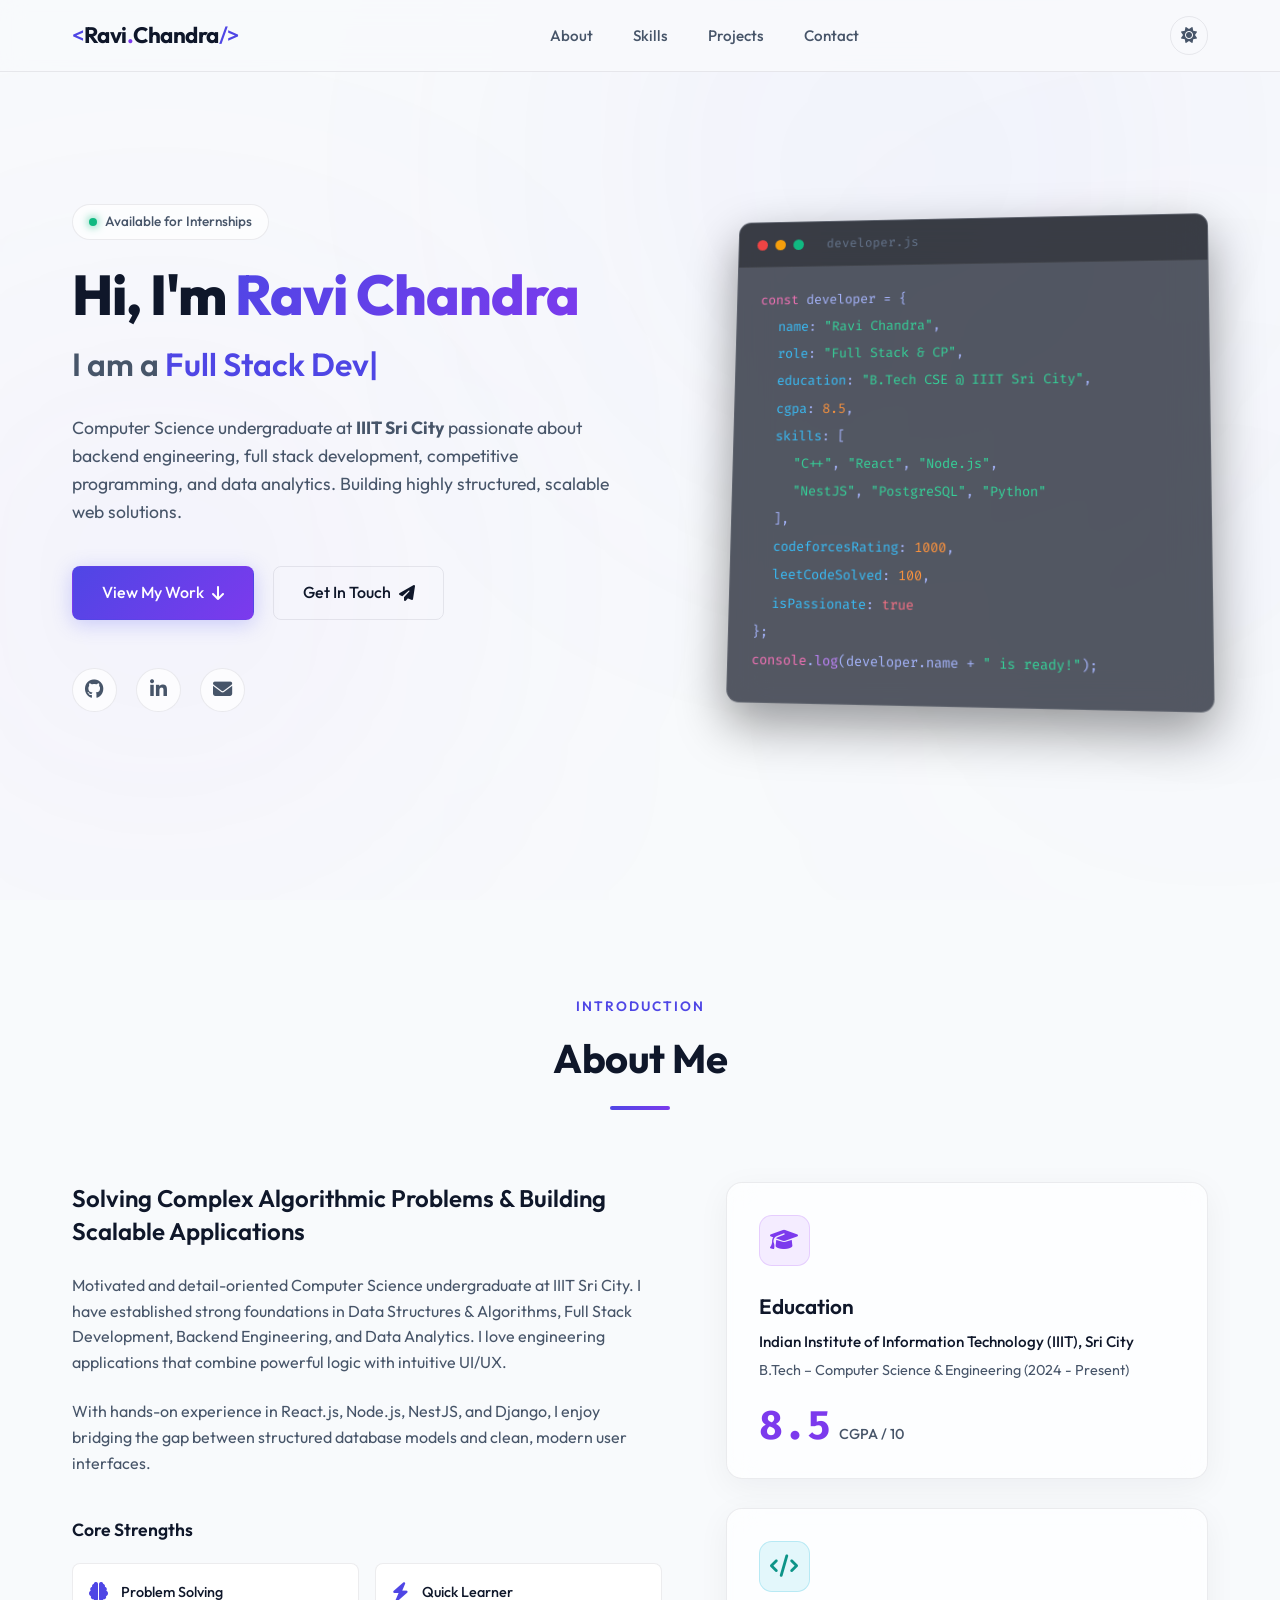
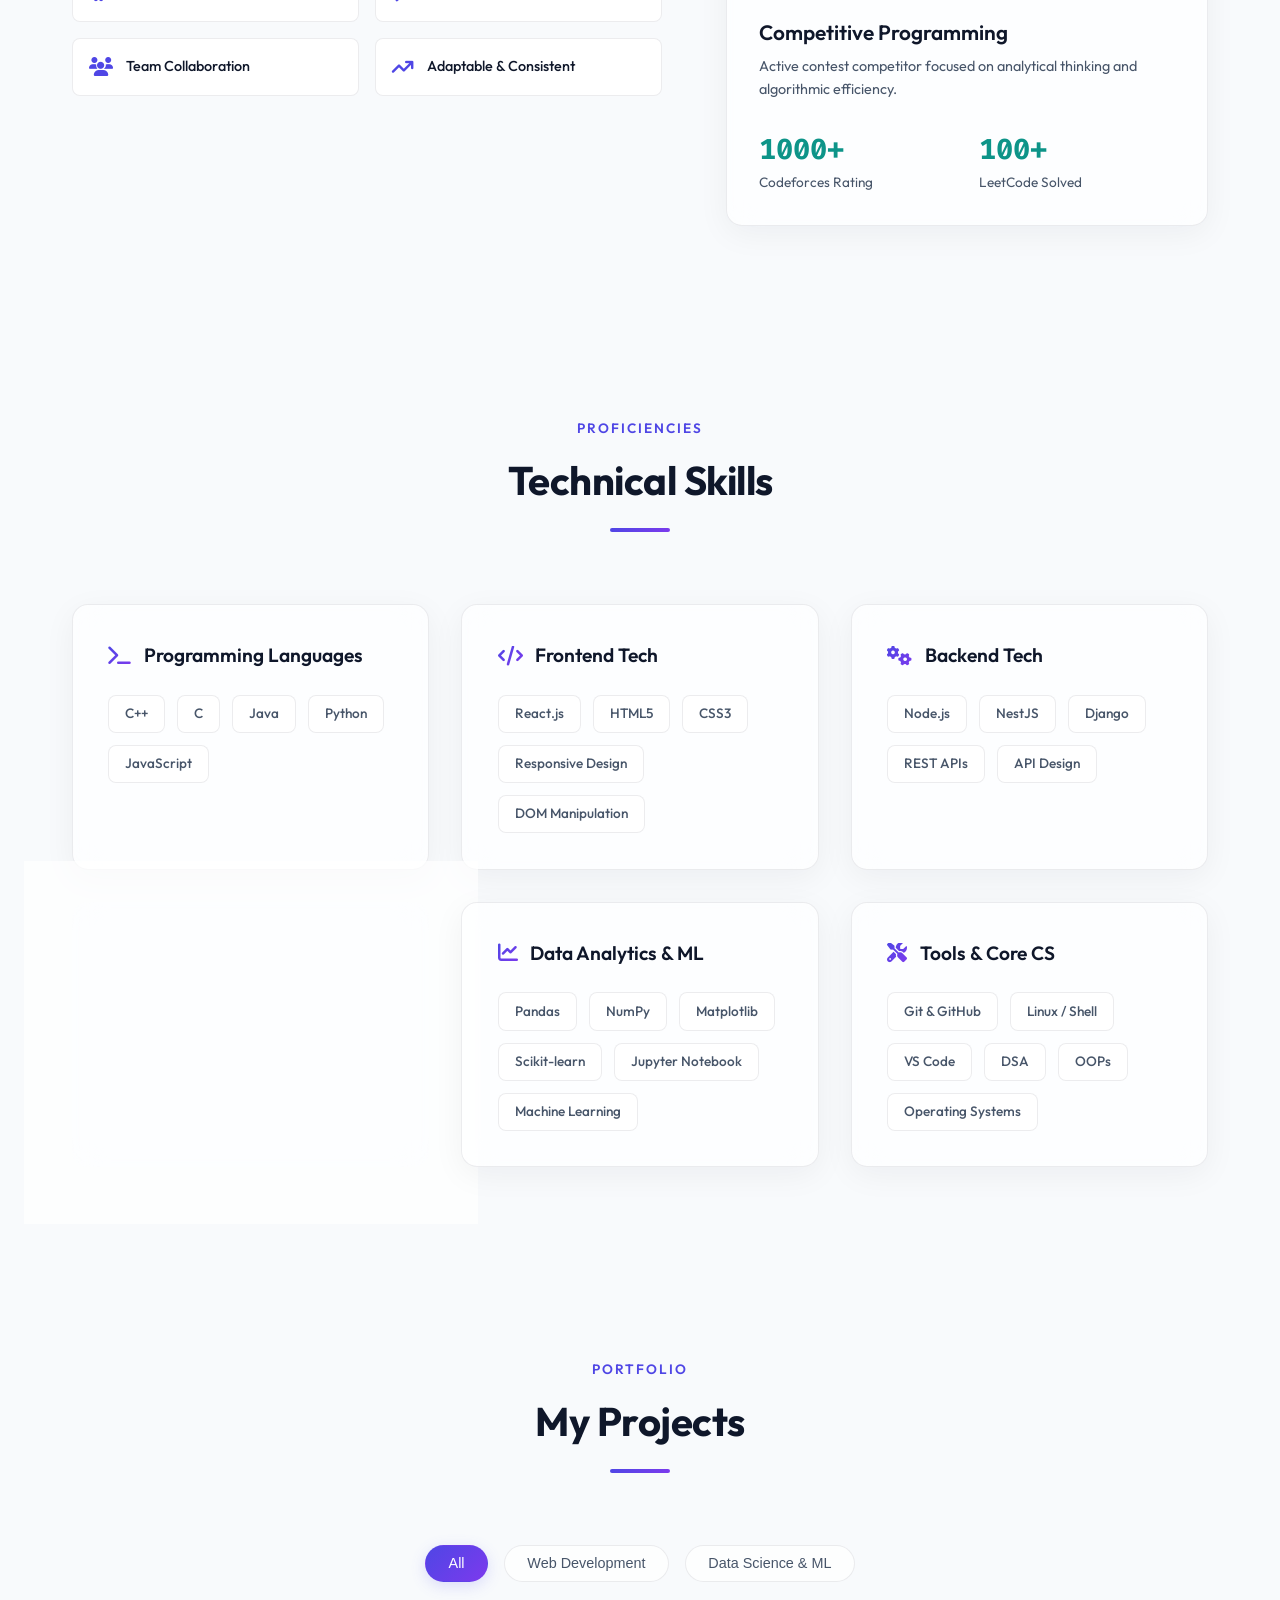
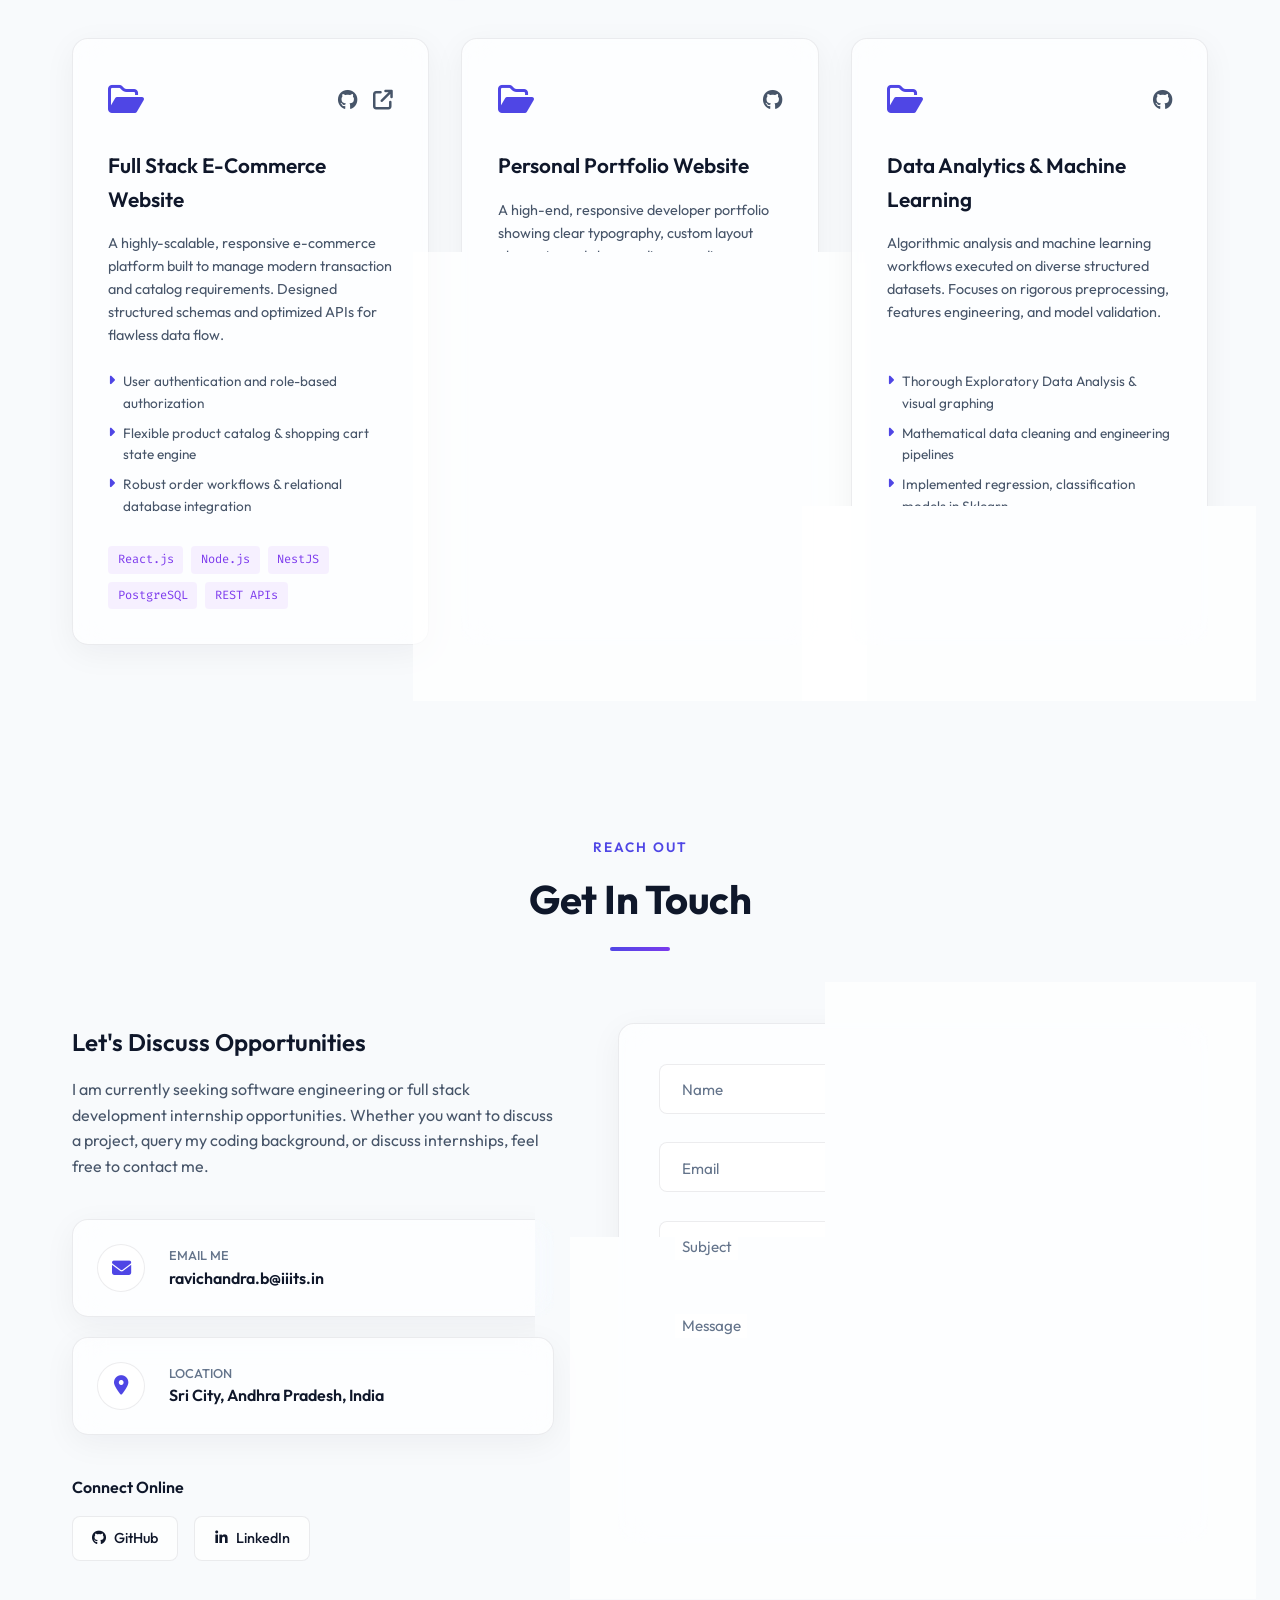
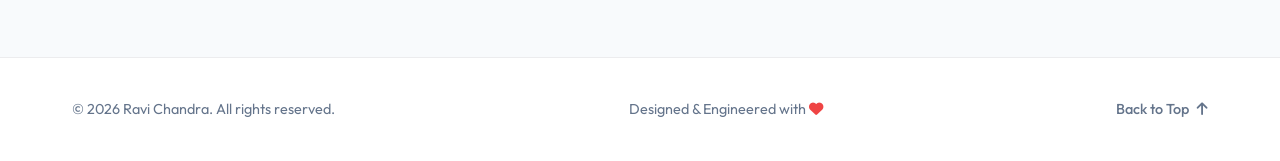
==== index.html @ ff9ef12c "Initialize premium responsive portfolio with dark/light themes, active nav indicators, dynamic typew" ====
<!DOCTYPE html>
<html lang="en">
<head>
    <meta charset="UTF-8">
    <meta name="viewport" content="width=device-width, initial-scale=1.0">
    <meta name="description" content="Portfolio of Ravi Chandra - Computer Science Undergraduate at IIIT Sri City, Full Stack Developer, and Competitive Programmer.">
    <meta name="keywords" content="Ravi Chandra, IIIT Sri City, Portfolio, Full Stack Developer, Software Engineer, Competitive Programmer, React, NestJS, Node.js, Python, Machine Learning">
    <meta name="author" content="Ravi Chandra">
    <title>Ravi Chandra | Full Stack Developer & Competitive Programmer</title>
    
    <!-- Google Fonts -->
    <link rel="preconnect" href="https://fonts.googleapis.com">
    <link rel="preconnect" href="https://fonts.gstatic.com" crossorigin>
    <link href="https://fonts.googleapis.com/css2?family=Fira+Code:wght@400;500;600&family=Outfit:wght@300;400;500;600;700;800&display=swap" rel="stylesheet">
    
    <!-- FontAwesome Icons -->
    <link rel="stylesheet" href="https://cdnjs.cloudflare.com/ajax/libs/font-awesome/6.4.0/css/all.min.css">
    
    <!-- Custom CSS -->
    <link rel="stylesheet" href="style.css">
</head>
<body class="dark-theme">
    <!-- Ambient Background Glows -->
    <div class="ambient-glows">
        <div class="glow-circle glow-1"></div>
        <div class="glow-circle glow-2"></div>
        <div class="glow-circle glow-3"></div>
    </div>

    <!-- Header / Navbar -->
    <header class="main-header">
        <div class="container navbar-container">
            <a href="#hero" class="logo">
                <span class="logo-bracket">&lt;</span>Ravi<span class="logo-dot">.</span>Chandra<span class="logo-bracket">/&gt;</span>
            </a>
            
            <!-- Desktop Navigation Links -->
            <nav class="nav-menu" id="nav-menu">
                <ul class="nav-list">
                    <li><a href="#about" class="nav-link active">About</a></li>
                    <li><a href="#skills" class="nav-link">Skills</a></li>
                    <li><a href="#projects" class="nav-link">Projects</a></li>
                    <li><a href="#contact" class="nav-link">Contact</a></li>
                </ul>
            </nav>

            <div class="nav-actions">
                <!-- Theme Toggle Button -->
                <button id="theme-toggle" class="theme-toggle-btn" aria-label="Toggle between dark and light theme">
                    <i class="fa-solid fa-moon moon-icon"></i>
                    <i class="fa-solid fa-sun sun-icon"></i>
                </button>
                
                <!-- Mobile Navigation Toggle -->
                <button class="mobile-toggle" id="mobile-toggle" aria-label="Open mobile menu" aria-expanded="false">
                    <span class="bar"></span>
                    <span class="bar"></span>
                    <span class="bar"></span>
                </button>
            </div>
        </div>
    </header>

    <!-- Mobile Navigation Drawer -->
    <div class="mobile-drawer" id="mobile-drawer">
        <nav class="mobile-nav">
            <ul class="mobile-nav-list">
                <li><a href="#about" class="mobile-nav-link">About</a></li>
                <li><a href="#skills" class="mobile-nav-link">Skills</a></li>
                <li><a href="#projects" class="mobile-nav-link">Projects</a></li>
                <li><a href="#contact" class="mobile-nav-link">Contact</a></li>
            </ul>
        </nav>
    </div>

    <!-- Scroll Progress Indicator -->
    <div class="scroll-progress-container">
        <div class="scroll-progress-bar" id="scroll-bar"></div>
    </div>

    <main>
        <!-- Hero Section -->
        <section id="hero" class="hero-section section-padding">
            <div class="container hero-container">
                <div class="hero-content scroll-reveal fade-left">
                    <div class="hero-badge">
                        <span class="badge-dot"></span> Available for Internships
                    </div>
                    <h1 class="hero-greeting">Hi, I'm <span class="text-gradient">Ravi Chandra</span></h1>
                    <h2 class="hero-title">I am a <span id="typewriter" class="typewriter-text"></span><span class="cursor">|</span></h2>
                    <p class="hero-description">
                        Computer Science undergraduate at <strong>IIIT Sri City</strong> passionate about backend engineering, full stack development, competitive programming, and data analytics. Building highly structured, scalable web solutions.
                    </p>
                    <div class="hero-actions">
                        <a href="#projects" class="btn btn-primary">View My Work <i class="fa-solid fa-arrow-down"></i></a>
                        <a href="#contact" class="btn btn-secondary">Get In Touch <i class="fa-solid fa-paper-plane"></i></a>
                    </div>
                    <div class="hero-socials">
                        <a href="https://github.com/ravichandra14" target="_blank" rel="noopener noreferrer" aria-label="GitHub Profile" class="social-icon">
                            <i class="fa-brands fa-github"></i>
                        </a>
                        <a href="https://www.linkedin.com/in/ravi-chandra-8a6708328" target="_blank" rel="noopener noreferrer" aria-label="LinkedIn Profile" class="social-icon">
                            <i class="fa-brands fa-linkedin-in"></i>
                        </a>
                        <a href="mailto:ravichandra.b@iiits.in" aria-label="Email Ravi" class="social-icon">
                            <i class="fa-solid fa-envelope"></i>
                        </a>
                    </div>
                </div>
                
                <div class="hero-visual scroll-reveal fade-right">
                    <div class="glass-terminal">
                        <div class="terminal-header">
                            <span class="terminal-dot close"></span>
                            <span class="terminal-dot minimize"></span>
                            <span class="terminal-dot expand"></span>
                            <span class="terminal-title">developer.js</span>
                        </div>
                        <div class="terminal-body font-code">
                            <p class="line"><span class="keyword">const</span> developer = {</p>
                            <p class="line indent"><span class="property">name</span>: <span class="string">"Ravi Chandra"</span>,</p>
                            <p class="line indent"><span class="property">role</span>: <span class="string">"Full Stack & CP"</span>,</p>
                            <p class="line indent"><span class="property">education</span>: <span class="string">"B.Tech CSE @ IIIT Sri City"</span>,</p>
                            <p class="line indent"><span class="property">cgpa</span>: <span class="number">8.5</span>,</p>
                            <p class="line indent"><span class="property">skills</span>: [</p>
                            <p class="line double-indent"><span class="string">"C++"</span>, <span class="string">"React"</span>, <span class="string">"Node.js"</span>,</p>
                            <p class="line double-indent"><span class="string">"NestJS"</span>, <span class="string">"PostgreSQL"</span>, <span class="string">"Python"</span></p>
                            <p class="line indent">],</p>
                            <p class="line indent"><span class="property">codeforcesRating</span>: <span class="number">1000</span>,</p>
                            <p class="line indent"><span class="property">leetCodeSolved</span>: <span class="number">100</span>,</p>
                            <p class="line indent"><span class="property">isPassionate</span>: <span class="boolean">true</span></p>
                            <p class="line">};</p>
                            <p class="line"><span class="keyword">console</span>.<span class="method">log</span>(developer.name + <span class="string">" is ready!"</span>);</p>
                        </div>
                    </div>
                </div>
            </div>
        </section>

        <!-- About & Education Section -->
        <section id="about" class="about-section section-padding">
            <div class="container">
                <div class="section-header scroll-reveal">
                    <span class="section-subtitle">Introduction</span>
                    <h2 class="section-title">About Me</h2>
                    <div class="section-underline"></div>
                </div>
                
                <div class="about-grid">
                    <div class="about-bio scroll-reveal fade-left">
                        <h3 class="bio-title">Solving Complex Algorithmic Problems & Building Scalable Applications</h3>
                        <p class="bio-text">
                            Motivated and detail-oriented Computer Science undergraduate at IIIT Sri City. I have established strong foundations in Data Structures & Algorithms, Full Stack Development, Backend Engineering, and Data Analytics. I love engineering applications that combine powerful logic with intuitive UI/UX.
                        </p>
                        <p class="bio-text">
                            With hands-on experience in React.js, Node.js, NestJS, and Django, I enjoy bridging the gap between structured database models and clean, modern user interfaces.
                        </p>
                        
                        <div class="strengths-container">
                            <h4 class="sub-title">Core Strengths</h4>
                            <div class="strengths-grid">
                                <div class="strength-card">
                                    <div class="strength-icon"><i class="fa-solid fa-brain"></i></div>
                                    <div class="strength-name">Problem Solving</div>
                                </div>
                                <div class="strength-card">
                                    <div class="strength-icon"><i class="fa-solid fa-bolt"></i></div>
                                    <div class="strength-name">Quick Learner</div>
                                </div>
                                <div class="strength-card">
                                    <div class="strength-icon"><i class="fa-solid fa-users"></i></div>
                                    <div class="strength-name">Team Collaboration</div>
                                </div>
                                <div class="strength-card">
                                    <div class="strength-icon"><i class="fa-solid fa-arrow-trend-up"></i></div>
                                    <div class="strength-name">Adaptable & Consistent</div>
                                </div>
                            </div>
                        </div>
                    </div>

                    <div class="about-cards scroll-reveal fade-right">
                        <!-- Education Card -->
                        <div class="about-card glass-panel">
                            <div class="card-icon-wrapper purple-glow">
                                <i class="fa-solid fa-graduation-cap"></i>
                            </div>
                            <h3 class="card-heading">Education</h3>
                            <h4 class="card-subheading">Indian Institute of Information Technology (IIIT), Sri City</h4>
                            <p class="card-desc">B.Tech – Computer Science & Engineering (2024 - Present)</p>
                            <div class="card-stat">
                                <span class="stat-number">8.5</span>
                                <span class="stat-label">CGPA / 10</span>
                            </div>
                        </div>

                        <!-- Coding Stats Card -->
                        <div class="about-card glass-panel">
                            <div class="card-icon-wrapper cyan-glow">
                                <i class="fa-solid fa-code"></i>
                            </div>
                            <h3 class="card-heading">Competitive Programming</h3>
                            <p class="card-desc">Active contest competitor focused on analytical thinking and algorithmic efficiency.</p>
                            <div class="stats-row">
                                <div class="mini-stat">
                                    <span class="mini-stat-num">1000+</span>
                                    <span class="mini-stat-label">Codeforces Rating</span>
                                </div>
                                <div class="mini-stat">
                                    <span class="mini-stat-num">100+</span>
                                    <span class="mini-stat-label">LeetCode Solved</span>
                                </div>
                            </div>
                        </div>
                    </div>
                </div>
            </div>
        </section>

        <!-- Skills Section -->
        <section id="skills" class="skills-section section-padding">
            <div class="container">
                <div class="section-header scroll-reveal">
                    <span class="section-subtitle">Proficiencies</span>
                    <h2 class="section-title">Technical Skills</h2>
                    <div class="section-underline"></div>
                </div>

                <div class="skills-grid">
                    <!-- Languages -->
                    <div class="skills-category-card glass-panel scroll-reveal">
                        <h3 class="category-title"><i class="fa-solid fa-terminal text-gradient"></i> Programming Languages</h3>
                        <div class="skills-list">
                            <div class="skill-tag">C++</div>
                            <div class="skill-tag">C</div>
                            <div class="skill-tag">Java</div>
                            <div class="skill-tag">Python</div>
                            <div class="skill-tag">JavaScript</div>
                        </div>
                    </div>

                    <!-- Frontend -->
                    <div class="skills-category-card glass-panel scroll-reveal">
                        <h3 class="category-title"><i class="fa-solid fa-code text-gradient"></i> Frontend Tech</h3>
                        <div class="skills-list">
                            <div class="skill-tag">React.js</div>
                            <div class="skill-tag">HTML5</div>
                            <div class="skill-tag">CSS3</div>
                            <div class="skill-tag">Responsive Design</div>
                            <div class="skill-tag">DOM Manipulation</div>
                        </div>
                    </div>

                    <!-- Backend -->
                    <div class="skills-category-card glass-panel scroll-reveal">
                        <h3 class="category-title"><i class="fa-solid fa-gears text-gradient"></i> Backend Tech</h3>
                        <div class="skills-list">
                            <div class="skill-tag">Node.js</div>
                            <div class="skill-tag">NestJS</div>
                            <div class="skill-tag">Django</div>
                            <div class="skill-tag">REST APIs</div>
                            <div class="skill-tag">API Design</div>
                        </div>
                    </div>

                    <!-- Databases -->
                    <div class="skills-category-card glass-panel scroll-reveal">
                        <h3 class="category-title"><i class="fa-solid fa-database text-gradient"></i> Databases</h3>
                        <div class="skills-list">
                            <div class="skill-tag">PostgreSQL</div>
                            <div class="skill-tag">MySQL</div>
                            <div class="skill-tag">DBMS</div>
                            <div class="skill-tag">SQL Querying</div>
                        </div>
                    </div>

                    <!-- Data Analytics & ML -->
                    <div class="skills-category-card glass-panel scroll-reveal">
                        <h3 class="category-title"><i class="fa-solid fa-chart-line text-gradient"></i> Data Analytics & ML</h3>
                        <div class="skills-list">
                            <div class="skill-tag">Pandas</div>
                            <div class="skill-tag">NumPy</div>
                            <div class="skill-tag">Matplotlib</div>
                            <div class="skill-tag">Scikit-learn</div>
                            <div class="skill-tag">Jupyter Notebook</div>
                            <div class="skill-tag">Machine Learning</div>
                        </div>
                    </div>

                    <!-- Tools & Core CS -->
                    <div class="skills-category-card glass-panel scroll-reveal">
                        <h3 class="category-title"><i class="fa-solid fa-screwdriver-wrench text-gradient"></i> Tools & Core CS</h3>
                        <div class="skills-list">
                            <div class="skill-tag">Git & GitHub</div>
                            <div class="skill-tag">Linux / Shell</div>
                            <div class="skill-tag">VS Code</div>
                            <div class="skill-tag">DSA</div>
                            <div class="skill-tag">OOPs</div>
                            <div class="skill-tag">Operating Systems</div>
                        </div>
                    </div>
                </div>
            </div>
        </section>

        <!-- Projects Section -->
        <section id="projects" class="projects-section section-padding">
            <div class="container">
                <div class="section-header scroll-reveal">
                    <span class="section-subtitle">Portfolio</span>
                    <h2 class="section-title">My Projects</h2>
                    <div class="section-underline"></div>
                </div>

                <!-- Projects Filter Controls -->
                <div class="filter-controls scroll-reveal">
                    <button class="filter-btn active" data-filter="all">All</button>
                    <button class="filter-btn" data-filter="web">Web Development</button>
                    <button class="filter-btn" data-filter="data">Data Science & ML</button>
                </div>

                <div class="projects-grid">
                    <!-- Project 1: E-Commerce -->
                    <div class="project-card glass-panel scroll-reveal" data-category="web">
                        <div class="project-header">
                            <div class="project-folder"><i class="fa-regular fa-folder-open"></i></div>
                            <div class="project-links">
                                <a href="https://github.com/ravichandra14/projects" target="_blank" rel="noopener noreferrer" aria-label="E-Commerce Code Repository" title="View Source Code"><i class="fa-brands fa-github"></i></a>
                                <a href="https://e-commerce-omega-dun.vercel.app" target="_blank" rel="noopener noreferrer" aria-label="E-Commerce Live Site" title="Live Demo"><i class="fa-solid fa-arrow-up-right-from-square"></i></a>
                            </div>
                        </div>
                        <h3 class="project-title">Full Stack E-Commerce Website</h3>
                        <p class="project-desc">
                            A highly-scalable, responsive e-commerce platform built to manage modern transaction and catalog requirements. Designed structured schemas and optimized APIs for flawless data flow.
                        </p>
                        <ul class="project-features">
                            <li><i class="fa-solid fa-caret-right"></i> User authentication and role-based authorization</li>
                            <li><i class="fa-solid fa-caret-right"></i> Flexible product catalog & shopping cart state engine</li>
                            <li><i class="fa-solid fa-caret-right"></i> Robust order workflows & relational database integration</li>
                        </ul>
                        <div class="project-tech">
                            <span>React.js</span>
                            <span>Node.js</span>
                            <span>NestJS</span>
                            <span>PostgreSQL</span>
                            <span>REST APIs</span>
                        </div>
                    </div>

                    <!-- Project 2: Portfolio -->
                    <div class="project-card glass-panel scroll-reveal" data-category="web">
                        <div class="project-header">
                            <div class="project-folder"><i class="fa-regular fa-folder-open"></i></div>
                            <div class="project-links">
                                <a href="https://github.com/ravichandra14/profillo" target="_blank" rel="noopener noreferrer" aria-label="Portfolio Code Repository"><i class="fa-brands fa-github"></i></a>
                            </div>
                        </div>
                        <h3 class="project-title">Personal Portfolio Website</h3>
                        <p class="project-desc">
                            A high-end, responsive developer portfolio showing clear typography, custom layout elements, and clean coding paradigms. Handcrafted to offer stellar load speeds and elegant visual feedback.
                        </p>
                        <ul class="project-features">
                            <li><i class="fa-solid fa-caret-right"></i> Dynamic theme controller with layout updates</li>
                            <li><i class="fa-solid fa-caret-right"></i> Scroll-triggered animations via Intersection Observer</li>
                            <li><i class="fa-solid fa-caret-right"></i> Dynamic typing animations and floating elements</li>
                        </ul>
                        <div class="project-tech">
                            <span>HTML5</span>
                            <span>CSS3</span>
                            <span>JavaScript</span>
                            <span>Responsive Design</span>
                        </div>
                    </div>

                    <!-- Project 3: Data Analytics & ML -->
                    <div class="project-card glass-panel scroll-reveal" data-category="data">
                        <div class="project-header">
                            <div class="project-folder"><i class="fa-regular fa-folder-open"></i></div>
                            <div class="project-links">
                                <a href="https://github.com/ravichandra14/projects" target="_blank" rel="noopener noreferrer" aria-label="Data Science Code Repository"><i class="fa-brands fa-github"></i></a>
                            </div>
                        </div>
                        <h3 class="project-title">Data Analytics & Machine Learning</h3>
                        <p class="project-desc">
                            Algorithmic analysis and machine learning workflows executed on diverse structured datasets. Focuses on rigorous preprocessing, features engineering, and model validation.
                        </p>
                        <ul class="project-features">
                            <li><i class="fa-solid fa-caret-right"></i> Thorough Exploratory Data Analysis & visual graphing</li>
                            <li><i class="fa-solid fa-caret-right"></i> Mathematical data cleaning and engineering pipelines</li>
                            <li><i class="fa-solid fa-caret-right"></i> Implemented regression, classification models in Sklearn</li>
                        </ul>
                        <div class="project-tech">
                            <span>Python</span>
                            <span>Pandas</span>
                            <span>NumPy</span>
                            <span>Matplotlib</span>
                            <span>Scikit-learn</span>
                            <span>Jupyter</span>
                        </div>
                    </div>
                </div>
            </div>
        </section>

        <!-- Contact Section -->
        <section id="contact" class="contact-section section-padding">
            <div class="container">
                <div class="section-header scroll-reveal">
                    <span class="section-subtitle">Reach Out</span>
                    <h2 class="section-title">Get In Touch</h2>
                    <div class="section-underline"></div>
                </div>

                <div class="contact-grid">
                    <!-- Info Col -->
                    <div class="contact-info scroll-reveal fade-left">
                        <h3 class="info-title">Let's Discuss Opportunities</h3>
                        <p class="info-text">
                            I am currently seeking software engineering or full stack development internship opportunities. Whether you want to discuss a project, query my coding background, or discuss internships, feel free to contact me.
                        </p>
                        
                        <div class="info-cards">
                            <div class="info-item glass-panel">
                                <div class="info-icon"><i class="fa-solid fa-envelope"></i></div>
                                <div class="info-content">
                                    <span class="info-label">Email Me</span>
                                    <a href="mailto:ravichandra.b@iiits.in" class="info-value">ravichandra.b@iiits.in</a>
                                </div>
                            </div>

                            <div class="info-item glass-panel">
                                <div class="info-icon"><i class="fa-solid fa-location-dot"></i></div>
                                <div class="info-content">
                                    <span class="info-label">Location</span>
                                    <span class="info-value">Sri City, Andhra Pradesh, India</span>
                                </div>
                            </div>
                        </div>

                        <div class="social-box">
                            <h4>Connect Online</h4>
                            <div class="social-links">
                                <a href="https://github.com/ravichandra14" target="_blank" rel="noopener noreferrer" class="social-btn"><i class="fa-brands fa-github"></i> GitHub</a>
                                <a href="https://www.linkedin.com/in/ravi-chandra-8a6708328" target="_blank" rel="noopener noreferrer" class="social-btn"><i class="fa-brands fa-linkedin-in"></i> LinkedIn</a>
                            </div>
                        </div>
                    </div>

                    <!-- Form Col -->
                    <div class="contact-form-container glass-panel scroll-reveal fade-right">
                        <form id="contact-form" class="contact-form">
                            <div class="form-group">
                                <input type="text" id="name" name="name" required class="form-input" placeholder=" ">
                                <label for="name" class="form-label">Name</label>
                            </div>
                            
                            <div class="form-group">
                                <input type="email" id="email" name="email" required class="form-input" placeholder=" ">
                                <label for="email" class="form-label">Email</label>
                            </div>

                            <div class="form-group">
                                <input type="text" id="subject" name="subject" required class="form-input" placeholder=" ">
                                <label for="subject" class="form-label">Subject</label>
                            </div>

                            <div class="form-group">
                                <textarea id="message" name="message" required class="form-input form-textarea" placeholder=" "></textarea>
                                <label for="message" class="form-label">Message</label>
                            </div>

                            <button type="submit" id="submit-btn" class="btn btn-primary btn-block">
                                Send Message <span id="btn-icon"><i class="fa-solid fa-paper-plane"></i></span>
                            </button>
                        </form>
                        
                        <div id="form-feedback" class="form-feedback hidden"></div>
                    </div>
                </div>
            </div>
        </section>
    </main>

    <!-- Footer -->
    <footer class="main-footer">
        <div class="container footer-container">
            <div class="footer-left">
                <p>&copy; 2026 Ravi Chandra. All rights reserved.</p>
            </div>
            <div class="footer-center">
                <p>Designed & Engineered with <span class="heart-icon"><i class="fa-solid fa-heart"></i></span></p>
            </div>
            <div class="footer-right">
                <a href="#hero" class="back-to-top" aria-label="Scroll back to top">
                    Back to Top <i class="fa-solid fa-arrow-up"></i>
                </a>
            </div>
        </div>
    </footer>

    <!-- Custom JS -->
    <script src="script.js"></script>
</body>
</html>
---- style.css ----
/* ==========================================================================
   DEVELOPER PORTFOLIO DESIGN SYSTEM & STYLESHEET
   Author: Ravi Chandra
   ========================================================================== */

/* 1. CSS VARIABLES (DARK & LIGHT THEMES)
   ========================================================================== */
:root {
    /* Dark Theme Variables (Default) */
    --bg-primary: #080c14;
    --bg-secondary: #0d1321;
    --bg-tertiary: rgba(20, 29, 47, 0.45);
    
    --text-primary: #f8fafc;
    --text-secondary: #94a3b8;
    --text-muted: #64748b;
    
    --border-color: rgba(255, 255, 255, 0.08);
    --border-hover: rgba(99, 102, 241, 0.4);
    
    --accent-primary: #6366f1; /* Indigo */
    --accent-secondary: #a855f7; /* Purple */
    --accent-gradient: linear-gradient(135deg, #6366f1 0%, #a855f7 100%);
    --accent-gradient-hover: linear-gradient(135deg, #4f46e5 0%, #9333ea 100%);
    
    --accent-cyan: #06b6d4;
    --accent-cyan-gradient: linear-gradient(135deg, #06b6d4 0%, #3b82f6 100%);
    
    --card-shadow: rgba(0, 0, 0, 0.4);
    --card-shadow-hover: rgba(99, 102, 241, 0.15);
    --nav-bg: rgba(8, 12, 20, 0.85);
    --selection-bg: rgba(99, 102, 241, 0.3);
    
    --glow-color-1: rgba(99, 102, 241, 0.15);
    --glow-color-2: rgba(168, 85, 247, 0.15);
    
    --font-sans: 'Outfit', -apple-system, BlinkMacSystemFont, "Segoe UI", Roboto, sans-serif;
    --font-mono: 'Fira Code', monospace;
    
    --transition-smooth: all 0.35s cubic-bezier(0.4, 0, 0.2, 1);
    --transition-quick: all 0.2s ease;
}

body.light-theme {
    /* Light Theme Variables */
    --bg-primary: #f8fafc;
    --bg-secondary: #ffffff;
    --bg-tertiary: rgba(255, 255, 255, 0.7);
    
    --text-primary: #0f172a;
    --text-secondary: #475569;
    --text-muted: #64748b;
    
    --border-color: rgba(15, 23, 42, 0.08);
    --border-hover: rgba(79, 70, 229, 0.4);
    
    --accent-primary: #4f46e5;
    --accent-secondary: #7c3aed;
    --accent-gradient: linear-gradient(135deg, #4f46e5 0%, #7c3aed 100%);
    --accent-gradient-hover: linear-gradient(135deg, #4338ca 0%, #6d28d9 100%);
    
    --accent-cyan: #0d9488;
    --accent-cyan-gradient: linear-gradient(135deg, #0d9488 0%, #0284c7 100%);
    
    --card-shadow: rgba(15, 23, 42, 0.05);
    --card-shadow-hover: rgba(79, 70, 229, 0.1);
    --nav-bg: rgba(248, 250, 252, 0.85);
    --selection-bg: rgba(79, 70, 229, 0.2);
    
    --glow-color-1: rgba(79, 70, 229, 0.08);
    --glow-color-2: rgba(124, 58, 237, 0.08);
}

/* 2. BASE STYLES & RESET
   ========================================================================== */
*, *::before, *::after {
    box-sizing: border-box;
    margin: 0;
    padding: 0;
}

html {
    scroll-behavior: smooth;
    font-size: 16px;
}

body {
    background-color: var(--bg-primary);
    color: var(--text-primary);
    font-family: var(--font-sans);
    line-height: 1.6;
    overflow-x: hidden;
    transition: background-color 0.4s ease, color 0.4s ease;
}

::selection {
    background-color: var(--selection-bg);
    color: inherit;
}

a {
    color: inherit;
    text-decoration: none;
    transition: var(--transition-quick);
}

ul {
    list-style: none;
}

img {
    max-width: 100%;
    height: auto;
}

/* Custom Scrollbar */
::-webkit-scrollbar {
    width: 10px;
}

::-webkit-scrollbar-track {
    background: var(--bg-primary);
}

::-webkit-scrollbar-thumb {
    background: var(--border-color);
    border-radius: 5px;
    border: 2px solid var(--bg-primary);
}

::-webkit-scrollbar-thumb:hover {
    background: var(--text-muted);
}

/* 3. UTILITIES & CONTAINER
   ========================================================================== */
.container {
    width: 100%;
    max-width: 1200px;
    margin: 0 auto;
    padding: 0 2rem;
}

.section-padding {
    padding: 6rem 0;
}

.font-code {
    font-family: var(--font-mono);
}

.text-gradient {
    background: var(--accent-gradient);
    -webkit-background-clip: text;
    -webkit-text-fill-color: transparent;
    background-clip: text;
}

.text-gradient-cyan {
    background: var(--accent-cyan-gradient);
    -webkit-background-clip: text;
    -webkit-text-fill-color: transparent;
    background-clip: text;
}

/* 4. BACKGROUND GLOW CIRCLES
   ========================================================================== */
.ambient-glows {
    position: fixed;
    top: 0;
    left: 0;
    width: 100%;
    height: 100%;
    z-index: -2;
    pointer-events: none;
    overflow: hidden;
}

.glow-circle {
    position: absolute;
    border-radius: 50%;
    filter: blur(140px);
    opacity: 0.8;
    mix-blend-mode: screen;
}

body.light-theme .glow-circle {
    mix-blend-mode: multiply;
    filter: blur(160px);
}

.glow-1 {
    top: -10%;
    right: 10%;
    width: 40vw;
    height: 40vw;
    background-color: var(--glow-color-1);
    animation: drift 25s infinite alternate ease-in-out;
}

.glow-2 {
    bottom: 10%;
    left: -5%;
    width: 35vw;
    height: 35vw;
    background-color: var(--glow-color-2);
    animation: drift 30s infinite alternate-reverse ease-in-out;
}

.glow-3 {
    top: 40%;
    right: -10%;
    width: 30vw;
    height: 30vw;
    background-color: var(--glow-color-1);
    opacity: 0.5;
    animation: drift 20s infinite alternate ease-in-out;
}

@keyframes drift {
    0% {
        transform: translate(0, 0) scale(1);
    }
    50% {
        transform: translate(5%, 10%) scale(1.1);
    }
    100% {
        transform: translate(-5%, -5%) scale(0.95);
    }
}

/* 5. GLASS PANELS (CARDS)
   ========================================================================== */
.glass-panel {
    background: var(--bg-tertiary);
    backdrop-filter: blur(16px) saturate(180%);
    -webkit-backdrop-filter: blur(16px) saturate(180%);
    border: 1px solid var(--border-color);
    border-radius: 1rem;
    box-shadow: 0 8px 32px 0 var(--card-shadow);
    transition: var(--transition-smooth);
}

.glass-panel:hover {
    border-color: var(--border-hover);
    box-shadow: 0 12px 40px 0 var(--card-shadow-hover);
    transform: translateY(-5px);
}

/* 6. BUTTONS
   ========================================================================== */
.btn {
    display: inline-flex;
    align-items: center;
    justify-content: center;
    gap: 0.5rem;
    padding: 0.8rem 1.8rem;
    font-size: 1rem;
    font-weight: 500;
    border-radius: 0.5rem;
    cursor: pointer;
    transition: var(--transition-smooth);
    border: 1px solid transparent;
}

.btn-primary {
    background: var(--accent-gradient);
    color: #ffffff;
    box-shadow: 0 4px 20px rgba(99, 102, 241, 0.3);
}

.btn-primary:hover {
    background: var(--accent-gradient-hover);
    box-shadow: 0 6px 24px rgba(99, 102, 241, 0.45);
    transform: translateY(-2px);
}

.btn-secondary {
    background: transparent;
    color: var(--text-primary);
    border: 1px solid var(--border-color);
}

.btn-secondary:hover {
    background: var(--border-color);
    border-color: var(--text-secondary);
    transform: translateY(-2px);
}

.btn-block {
    display: flex;
    width: 100%;
}

/* 7. SCROLL PROGRESS
   ========================================================================== */
.scroll-progress-container {
    position: fixed;
    top: 0;
    left: 0;
    width: 100%;
    height: 3px;
    z-index: 1001;
    background: transparent;
}

.scroll-progress-bar {
    height: 100%;
    background: var(--accent-gradient);
    width: 0%;
}

/* 8. MAIN HEADER & NAVBAR
   ========================================================================== */
.main-header {
    position: fixed;
    top: 0;
    left: 0;
    width: 100%;
    height: 4.5rem;
    z-index: 1000;
    background: var(--nav-bg);
    backdrop-filter: blur(12px);
    -webkit-backdrop-filter: blur(12px);
    border-bottom: 1px solid var(--border-color);
    transition: background-color 0.4s ease, border-color 0.4s ease, height 0.3s ease;
}

.main-header.scrolled {
    height: 4rem;
    box-shadow: 0 4px 20px rgba(0, 0, 0, 0.1);
}

.navbar-container {
    display: flex;
    align-items: center;
    justify-content: space-between;
    height: 100%;
}

.logo {
    font-size: 1.4rem;
    font-weight: 700;
    letter-spacing: -0.5px;
    display: flex;
    align-items: center;
}

.logo-bracket {
    color: var(--accent-primary);
    font-weight: 500;
    transition: var(--transition-quick);
}

.logo:hover .logo-bracket {
    color: var(--accent-secondary);
}

.logo-dot {
    color: var(--accent-secondary);
}

.nav-menu {
    display: flex;
    align-items: center;
}

.nav-list {
    display: flex;
    gap: 2.5rem;
}

.nav-link {
    font-size: 0.95rem;
    font-weight: 500;
    color: var(--text-secondary);
    position: relative;
    padding: 0.5rem 0;
}

.nav-link::after {
    content: '';
    position: absolute;
    bottom: 0;
    left: 0;
    width: 0;
    height: 2px;
    background: var(--accent-gradient);
    transition: var(--transition-quick);
}

.nav-link:hover, .nav-link.active {
    color: var(--text-primary);
}

.nav-link:hover::after, .nav-link.active::after {
    width: 100%;
}

.nav-actions {
    display: flex;
    align-items: center;
    gap: 1.2rem;
}

/* Theme Toggle */
.theme-toggle-btn {
    background: transparent;
    border: 1px solid var(--border-color);
    width: 2.4rem;
    height: 2.4rem;
    border-radius: 50%;
    cursor: pointer;
    display: flex;
    align-items: center;
    justify-content: center;
    color: var(--text-secondary);
    font-size: 1rem;
    transition: var(--transition-quick);
    position: relative;
    overflow: hidden;
}

.theme-toggle-btn:hover {
    color: var(--text-primary);
    border-color: var(--border-hover);
    background-color: var(--bg-tertiary);
}

.sun-icon {
    display: none;
}

body.light-theme .moon-icon {
    display: none;
}

body.light-theme .sun-icon {
    display: block;
}

/* Mobile Toggle Hamburger */
.mobile-toggle {
    display: none;
    flex-direction: column;
    justify-content: space-between;
    width: 22px;
    height: 16px;
    background: transparent;
    border: none;
    cursor: pointer;
    z-index: 1010;
}

.mobile-toggle .bar {
    width: 100%;
    height: 2px;
    background-color: var(--text-primary);
    transition: var(--transition-quick);
}

.mobile-toggle.active .bar:nth-child(1) {
    transform: translateY(7px) rotate(45deg);
}

.mobile-toggle.active .bar:nth-child(2) {
    opacity: 0;
}

.mobile-toggle.active .bar:nth-child(3) {
    transform: translateY(-7px) rotate(-45deg);
}

/* Mobile Nav Drawer */
.mobile-drawer {
    position: fixed;
    top: 0;
    right: -100%;
    width: 80%;
    max-width: 320px;
    height: 100vh;
    background: var(--bg-secondary);
    border-left: 1px solid var(--border-color);
    box-shadow: -10px 0 30px rgba(0, 0, 0, 0.25);
    z-index: 999;
    padding: 6rem 2rem 2rem;
    transition: right 0.4s cubic-bezier(0.4, 0, 0.2, 1);
}

.mobile-drawer.active {
    right: 0;
}

.mobile-nav-list {
    display: flex;
    flex-direction: column;
    gap: 2rem;
}

.mobile-nav-link {
    font-size: 1.2rem;
    font-weight: 500;
    color: var(--text-secondary);
    display: block;
}

.mobile-nav-link:hover, .mobile-nav-link.active {
    color: var(--text-primary);
    padding-left: 0.5rem;
}

/* 9. HERO SECTION
   ========================================================================== */
.hero-section {
    min-height: 100vh;
    display: flex;
    align-items: center;
    padding-top: 7rem;
    position: relative;
}

.hero-container {
    display: grid;
    grid-template-columns: 1.1fr 0.9fr;
    gap: 4rem;
    align-items: center;
}

.hero-badge {
    display: inline-flex;
    align-items: center;
    gap: 0.5rem;
    background-color: var(--bg-tertiary);
    border: 1px solid var(--border-color);
    border-radius: 2rem;
    padding: 0.4rem 1rem;
    font-size: 0.85rem;
    font-weight: 500;
    color: var(--text-secondary);
    margin-bottom: 1.5rem;
}

.badge-dot {
    width: 8px;
    height: 8px;
    border-radius: 50%;
    background-color: #10b981; /* Green pulse */
    box-shadow: 0 0 10px #10b981;
    animation: pulse 1.5s infinite;
}

@keyframes pulse {
    0% {
        transform: scale(0.9);
        opacity: 1;
    }
    50% {
        transform: scale(1.2);
        opacity: 0.6;
    }
    100% {
        transform: scale(0.9);
        opacity: 1;
    }
}

.hero-greeting {
    font-size: 3.5rem;
    font-weight: 800;
    line-height: 1.1;
    margin-bottom: 0.8rem;
    letter-spacing: -1px;
}

.hero-title {
    font-size: 2rem;
    font-weight: 600;
    color: var(--text-secondary);
    margin-bottom: 1.5rem;
}

.typewriter-text {
    color: var(--accent-primary);
}

.cursor {
    animation: blink 0.8s infinite;
    color: var(--accent-primary);
}

@keyframes blink {
    50% { opacity: 0; }
}

.hero-description {
    font-size: 1.1rem;
    color: var(--text-secondary);
    margin-bottom: 2.5rem;
    max-width: 550px;
}

.hero-actions {
    display: flex;
    gap: 1.2rem;
    margin-bottom: 3rem;
}

.hero-socials {
    display: flex;
    gap: 1.2rem;
}

.social-icon {
    width: 2.8rem;
    height: 2.8rem;
    border-radius: 50%;
    border: 1px solid var(--border-color);
    display: flex;
    align-items: center;
    justify-content: center;
    color: var(--text-secondary);
    font-size: 1.2rem;
    transition: var(--transition-quick);
    background: var(--bg-tertiary);
}

.social-icon:hover {
    color: #ffffff;
    border-color: var(--accent-primary);
    background-color: var(--accent-primary);
    transform: translateY(-3px);
}

body.light-theme .social-icon:hover {
    color: #ffffff;
}

/* Glass Terminal Graphic */
.hero-visual {
    display: flex;
    justify-content: center;
    perspective: 1000px;
}

.glass-terminal {
    width: 100%;
    max-width: 480px;
    border-radius: 0.8rem;
    overflow: hidden;
    background: rgba(13, 19, 33, 0.7);
    backdrop-filter: blur(20px);
    -webkit-backdrop-filter: blur(20px);
    border: 1px solid rgba(255, 255, 255, 0.08);
    box-shadow: 0 20px 50px rgba(0, 0, 0, 0.4);
    transform: rotateY(-5deg) rotateX(5deg);
    transition: var(--transition-smooth);
}

.glass-terminal:hover {
    transform: rotateY(0deg) rotateX(0deg) scale(1.02);
    border-color: var(--border-hover);
}

.terminal-header {
    background: rgba(0, 0, 0, 0.3);
    padding: 0.8rem 1.2rem;
    display: flex;
    align-items: center;
    border-bottom: 1px solid rgba(255, 255, 255, 0.05);
}

.terminal-dot {
    width: 11px;
    height: 11px;
    border-radius: 50%;
    margin-right: 0.5rem;
}

.terminal-dot.close { background-color: #ef4444; }
.terminal-dot.minimize { background-color: #f59e0b; }
.terminal-dot.expand { background-color: #10b981; }

.terminal-title {
    color: var(--text-muted);
    font-family: var(--font-mono);
    font-size: 0.8rem;
    margin-left: 1rem;
}

.terminal-body {
    padding: 1.5rem;
    font-size: 0.85rem;
    color: #a5b4fc;
    line-height: 1.6;
}

.terminal-body .line {
    margin-bottom: 0.4rem;
}

.terminal-body .indent { padding-left: 1.2rem; }
.terminal-body .double-indent { padding-left: 2.4rem; }

.terminal-body .keyword { color: #f472b6; }
.terminal-body .property { color: #38bdf8; }
.terminal-body .string { color: #34d399; }
.terminal-body .number { color: #fb923c; }
.terminal-body .boolean { color: #fb7185; }
.terminal-body .method { color: #c084fc; }

/* 10. SECTION HEADER
   ========================================================================== */
.section-header {
    text-align: center;
    margin-bottom: 4.5rem;
}

.section-subtitle {
    font-size: 0.85rem;
    font-weight: 600;
    text-transform: uppercase;
    letter-spacing: 2px;
    color: var(--accent-primary);
    display: block;
    margin-bottom: 0.5rem;
}

.section-title {
    font-size: 2.5rem;
    font-weight: 700;
    letter-spacing: -0.5px;
    position: relative;
    display: inline-block;
    padding-bottom: 0.5rem;
}

.section-underline {
    width: 60px;
    height: 4px;
    background: var(--accent-gradient);
    margin: 0.5rem auto 0;
    border-radius: 2px;
}

/* 11. ABOUT SECTION
   ========================================================================== */
.about-grid {
    display: grid;
    grid-template-columns: 1.1fr 0.9fr;
    gap: 4rem;
    align-items: start;
}

.bio-title {
    font-size: 1.5rem;
    font-weight: 600;
    margin-bottom: 1.5rem;
    line-height: 1.4;
}

.bio-text {
    color: var(--text-secondary);
    margin-bottom: 1.5rem;
}

.strengths-container {
    margin-top: 2.5rem;
}

.strengths-container .sub-title {
    font-size: 1.1rem;
    font-weight: 600;
    margin-bottom: 1.2rem;
}

.strengths-grid {
    display: grid;
    grid-template-columns: repeat(2, 1fr);
    gap: 1rem;
}

.strength-card {
    display: flex;
    align-items: center;
    gap: 0.8rem;
    background-color: var(--bg-secondary);
    border: 1px solid var(--border-color);
    padding: 0.8rem 1rem;
    border-radius: 0.5rem;
}

.strength-icon {
    font-size: 1.2rem;
    color: var(--accent-primary);
}

.strength-name {
    font-weight: 500;
    font-size: 0.9rem;
}

/* About Cards */
.about-cards {
    display: flex;
    flex-direction: column;
    gap: 1.8rem;
}

.about-card {
    padding: 2rem;
    position: relative;
    overflow: hidden;
}

.card-icon-wrapper {
    width: 3.2rem;
    height: 3.2rem;
    border-radius: 0.8rem;
    display: flex;
    align-items: center;
    justify-content: center;
    font-size: 1.4rem;
    margin-bottom: 1.5rem;
}

.purple-glow {
    background: rgba(168, 85, 247, 0.1);
    color: var(--accent-secondary);
    border: 1px solid rgba(168, 85, 247, 0.2);
}

.cyan-glow {
    background: rgba(6, 182, 212, 0.1);
    color: var(--accent-cyan);
    border: 1px solid rgba(6, 182, 212, 0.2);
}

.card-heading {
    font-size: 1.3rem;
    font-weight: 600;
    margin-bottom: 0.4rem;
}

.card-subheading {
    font-size: 0.95rem;
    font-weight: 500;
    margin-bottom: 0.3rem;
    color: var(--text-primary);
}

.card-desc {
    color: var(--text-secondary);
    font-size: 0.9rem;
    margin-bottom: 1.5rem;
}

.card-stat {
    display: flex;
    align-items: baseline;
    gap: 0.5rem;
}

.stat-number {
    font-family: var(--font-mono);
    font-size: 2.5rem;
    font-weight: 700;
    color: var(--accent-secondary);
    line-height: 1;
}

.stat-label {
    font-size: 0.9rem;
    font-weight: 500;
    color: var(--text-secondary);
}

.stats-row {
    display: grid;
    grid-template-columns: repeat(2, 1fr);
    gap: 1.5rem;
}

.mini-stat {
    display: flex;
    flex-direction: column;
}

.mini-stat-num {
    font-family: var(--font-mono);
    font-size: 1.8rem;
    font-weight: 700;
    color: var(--accent-cyan);
}

.mini-stat-label {
    font-size: 0.85rem;
    color: var(--text-secondary);
}

/* 12. SKILLS SECTION
   ========================================================================== */
.skills-grid {
    display: grid;
    grid-template-columns: repeat(3, 1fr);
    gap: 2rem;
}

.skills-category-card {
    padding: 2.2rem;
    height: 100%;
}

.category-title {
    font-size: 1.2rem;
    font-weight: 600;
    margin-bottom: 1.5rem;
    display: flex;
    align-items: center;
    gap: 0.8rem;
}

.category-title i {
    font-size: 1.25rem;
}

.skills-list {
    display: flex;
    flex-wrap: wrap;
    gap: 0.75rem;
}

.skill-tag {
    background-color: var(--bg-secondary);
    border: 1px solid var(--border-color);
    color: var(--text-secondary);
    padding: 0.45rem 1rem;
    border-radius: 0.5rem;
    font-size: 0.85rem;
    font-weight: 500;
    transition: var(--transition-quick);
}

.skill-tag:hover {
    color: var(--text-primary);
    border-color: var(--accent-primary);
    background-color: rgba(99, 102, 241, 0.08);
    transform: translateY(-2px);
}

/* 13. PROJECTS SECTION
   ========================================================================== */
.filter-controls {
    display: flex;
    justify-content: center;
    gap: 1rem;
    margin-bottom: 3.5rem;
}

.filter-btn {
    background: var(--bg-tertiary);
    border: 1px solid var(--border-color);
    color: var(--text-secondary);
    padding: 0.6rem 1.4rem;
    font-size: 0.9rem;
    font-weight: 500;
    border-radius: 2rem;
    cursor: pointer;
    transition: var(--transition-quick);
}

.filter-btn:hover {
    color: var(--text-primary);
    border-color: var(--accent-primary);
}

.filter-btn.active {
    background: var(--accent-gradient);
    color: #ffffff;
    border-color: transparent;
    box-shadow: 0 4px 15px rgba(99, 102, 241, 0.2);
}

.projects-grid {
    display: grid;
    grid-template-columns: repeat(3, 1fr);
    gap: 2rem;
}

.project-card {
    padding: 2.2rem;
    display: flex;
    flex-direction: column;
    height: 100%;
}

.project-header {
    display: flex;
    justify-content: space-between;
    align-items: center;
    margin-bottom: 1.5rem;
}

.project-folder {
    font-size: 2rem;
    color: var(--accent-primary);
}

.project-links {
    display: flex;
    gap: 1rem;
    font-size: 1.25rem;
    color: var(--text-secondary);
}

.project-links a:hover {
    color: var(--text-primary);
    transform: translateY(-2px);
}

.project-title {
    font-size: 1.3rem;
    font-weight: 600;
    margin-bottom: 1rem;
}

.project-desc {
    font-size: 0.9rem;
    color: var(--text-secondary);
    margin-bottom: 1.5rem;
    flex-grow: 1;
}

.project-features {
    font-size: 0.85rem;
    color: var(--text-secondary);
    margin-bottom: 1.8rem;
    display: flex;
    flex-direction: column;
    gap: 0.5rem;
}

.project-features li {
    display: flex;
    gap: 0.5rem;
}

.project-features li i {
    color: var(--accent-primary);
    margin-top: 0.2rem;
}

.project-tech {
    display: flex;
    flex-wrap: wrap;
    gap: 0.5rem;
}

.project-tech span {
    font-family: var(--font-mono);
    font-size: 0.75rem;
    color: var(--accent-secondary);
    background-color: rgba(168, 85, 247, 0.08);
    padding: 0.25rem 0.6rem;
    border-radius: 0.25rem;
}

/* Hide animations for filtering */
.project-card.fade-out {
    opacity: 0;
    transform: scale(0.9);
    pointer-events: none;
    position: absolute;
    width: 0;
    height: 0;
    overflow: hidden;
    padding: 0;
    border: none;
    margin: 0;
}

/* 14. CONTACT SECTION
   ========================================================================== */
.contact-grid {
    display: grid;
    grid-template-columns: 0.9fr 1.1fr;
    gap: 4rem;
    align-items: start;
}

.info-title {
    font-size: 1.5rem;
    font-weight: 600;
    margin-bottom: 1rem;
}

.info-text {
    color: var(--text-secondary);
    margin-bottom: 2.5rem;
}

.info-cards {
    display: flex;
    flex-direction: column;
    gap: 1.2rem;
    margin-bottom: 2.5rem;
}

.info-item {
    display: flex;
    align-items: center;
    gap: 1.5rem;
    padding: 1.5rem;
}

.info-item:hover {
    transform: none; /* Disables lifting animation for info rows */
}

.info-icon {
    width: 3rem;
    height: 3rem;
    border-radius: 50%;
    background-color: var(--bg-secondary);
    border: 1px solid var(--border-color);
    display: flex;
    align-items: center;
    justify-content: center;
    font-size: 1.2rem;
    color: var(--accent-primary);
}

.info-content {
    display: flex;
    flex-direction: column;
}

.info-label {
    font-size: 0.8rem;
    color: var(--text-muted);
    font-weight: 500;
    text-transform: uppercase;
}

.info-value {
    font-weight: 600;
    font-size: 1rem;
}

.social-box h4 {
    font-size: 1rem;
    font-weight: 600;
    margin-bottom: 1rem;
}

.social-links {
    display: flex;
    gap: 1rem;
}

.social-btn {
    display: inline-flex;
    align-items: center;
    gap: 0.5rem;
    padding: 0.6rem 1.2rem;
    border: 1px solid var(--border-color);
    background-color: var(--bg-tertiary);
    border-radius: 0.5rem;
    font-size: 0.9rem;
    font-weight: 500;
    transition: var(--transition-quick);
}

.social-btn:hover {
    border-color: var(--accent-primary);
    background-color: rgba(99, 102, 241, 0.08);
}

/* Contact Form Styling */
.contact-form-container {
    padding: 2.5rem;
}

.contact-form-container:hover {
    transform: none; /* Turn off elevation animation on hover */
}

.contact-form {
    display: flex;
    flex-direction: column;
    gap: 1.8rem;
}

.form-group {
    position: relative;
    width: 100%;
}

.form-input {
    width: 100%;
    padding: 0.9rem 1rem;
    background-color: var(--bg-secondary);
    border: 1px solid var(--border-color);
    border-radius: 0.5rem;
    outline: none;
    color: var(--text-primary);
    font-family: inherit;
    font-size: 0.95rem;
    transition: var(--transition-quick);
}

.form-textarea {
    min-height: 120px;
    resize: vertical;
}

.form-label {
    position: absolute;
    left: 1rem;
    top: 0.9rem;
    color: var(--text-muted);
    font-size: 0.95rem;
    pointer-events: none;
    transition: var(--transition-quick);
    background-color: var(--bg-secondary);
    padding: 0 0.4rem;
}

/* Floating Label Animation */
.form-input:focus ~ .form-label,
.form-input:not(:placeholder-shown) ~ .form-label {
    top: -0.6rem;
    left: 0.8rem;
    font-size: 0.75rem;
    color: var(--accent-primary);
}

.form-input:focus {
    border-color: var(--accent-primary);
    box-shadow: 0 0 0 3px rgba(99, 102, 241, 0.15);
}

.form-feedback {
    margin-top: 1.5rem;
    padding: 0.8rem 1.2rem;
    border-radius: 0.5rem;
    font-size: 0.9rem;
    font-weight: 500;
}

.form-feedback.success {
    background-color: rgba(16, 185, 129, 0.1);
    color: #10b981;
    border: 1px solid rgba(16, 185, 129, 0.2);
}

.form-feedback.error {
    background-color: rgba(239, 68, 68, 0.1);
    color: #ef4444;
    border: 1px solid rgba(239, 68, 68, 0.2);
}

.hidden {
    display: none;
}

/* 15. FOOTER SECTION
   ========================================================================== */
.main-footer {
    background-color: var(--bg-secondary);
    border-top: 1px solid var(--border-color);
    padding: 2.5rem 0;
    font-size: 0.9rem;
    color: var(--text-muted);
}

.footer-container {
    display: flex;
    justify-content: space-between;
    align-items: center;
}

.heart-icon i {
    color: #ef4444;
    animation: heartbeat 1.5s infinite;
}

@keyframes heartbeat {
    0% { transform: scale(1); }
    14% { transform: scale(1.1); }
    28% { transform: scale(1); }
    42% { transform: scale(1.15); }
    70% { transform: scale(1); }
}

.back-to-top {
    font-weight: 500;
    display: inline-flex;
    align-items: center;
    gap: 0.5rem;
}

.back-to-top:hover {
    color: var(--text-primary);
}

/* 16. SCROLL REVEAL ANIMATIONS (Intersection Observer)
   ========================================================================== */
.scroll-reveal {
    opacity: 0;
    transform: translateY(30px);
    transition: opacity 0.8s cubic-bezier(0.4, 0, 0.2, 1),
                transform 0.8s cubic-bezier(0.4, 0, 0.2, 1);
}

.scroll-reveal.fade-left {
    transform: translateX(-40px);
}

.scroll-reveal.fade-right {
    transform: translateX(40px);
}

.scroll-reveal.active {
    opacity: 1;
    transform: translate(0);
}

/* 17. RESPONSIVE DESIGN (MEDIA QUERIES)
   ========================================================================== */

/* Large Tablets & Small Desktops (max 1024px) */
@media (max-width: 1024px) {
    .container {
        padding: 0 1.5rem;
    }
    
    .hero-greeting {
        font-size: 2.8rem;
    }
    
    .hero-container, .about-grid, .contact-grid {
        gap: 3rem;
    }
    
    .skills-grid {
        grid-template-columns: repeat(2, 1fr);
    }
    
    .projects-grid {
        grid-template-columns: repeat(2, 1fr);
    }
}

/* Small Tablets (max 768px) */
@media (max-width: 768px) {
    .section-padding {
        padding: 4.5rem 0;
    }
    
    .section-title {
        font-size: 2rem;
    }
    
    /* Navbar Hamburger Trigger */
    .mobile-toggle {
        display: flex;
    }
    
    .nav-menu {
        display: none;
    }
    
    .hero-container {
        grid-template-columns: 1fr;
        gap: 3rem;
        text-align: center;
    }
    
    .hero-badge {
        margin: 0 auto 1.5rem;
    }
    
    .hero-description {
        margin: 0 auto 2rem;
    }
    
    .hero-actions {
        justify-content: center;
    }
    
    .hero-socials {
        justify-content: center;
    }
    
    .hero-visual {
        order: -1; /* Place the terminal mockup at the top in mobile */
    }
    
    .about-grid {
        grid-template-columns: 1fr;
        gap: 3rem;
    }
    
    .contact-grid {
        grid-template-columns: 1fr;
        gap: 3rem;
    }
    
    .footer-container {
        flex-direction: column;
        gap: 1rem;
        text-align: center;
    }
}

/* Mobile Devices (max 480px) */
@media (max-width: 480px) {
    html {
        font-size: 15px;
    }
    
    .hero-greeting {
        font-size: 2.2rem;
    }
    
    .hero-title {
        font-size: 1.5rem;
    }
    
    .hero-actions {
        flex-direction: column;
        gap: 0.8rem;
        width: 100%;
    }
    
    .hero-actions .btn {
        width: 100%;
    }
    
    .strengths-grid {
        grid-template-columns: 1fr;
    }
    
    .skills-grid {
        grid-template-columns: 1fr;
    }
    
    .projects-grid {
        grid-template-columns: 1fr;
    }
    
    .filter-controls {
        flex-wrap: wrap;
    }
    
    .contact-form-container {
        padding: 1.5rem;
    }
}
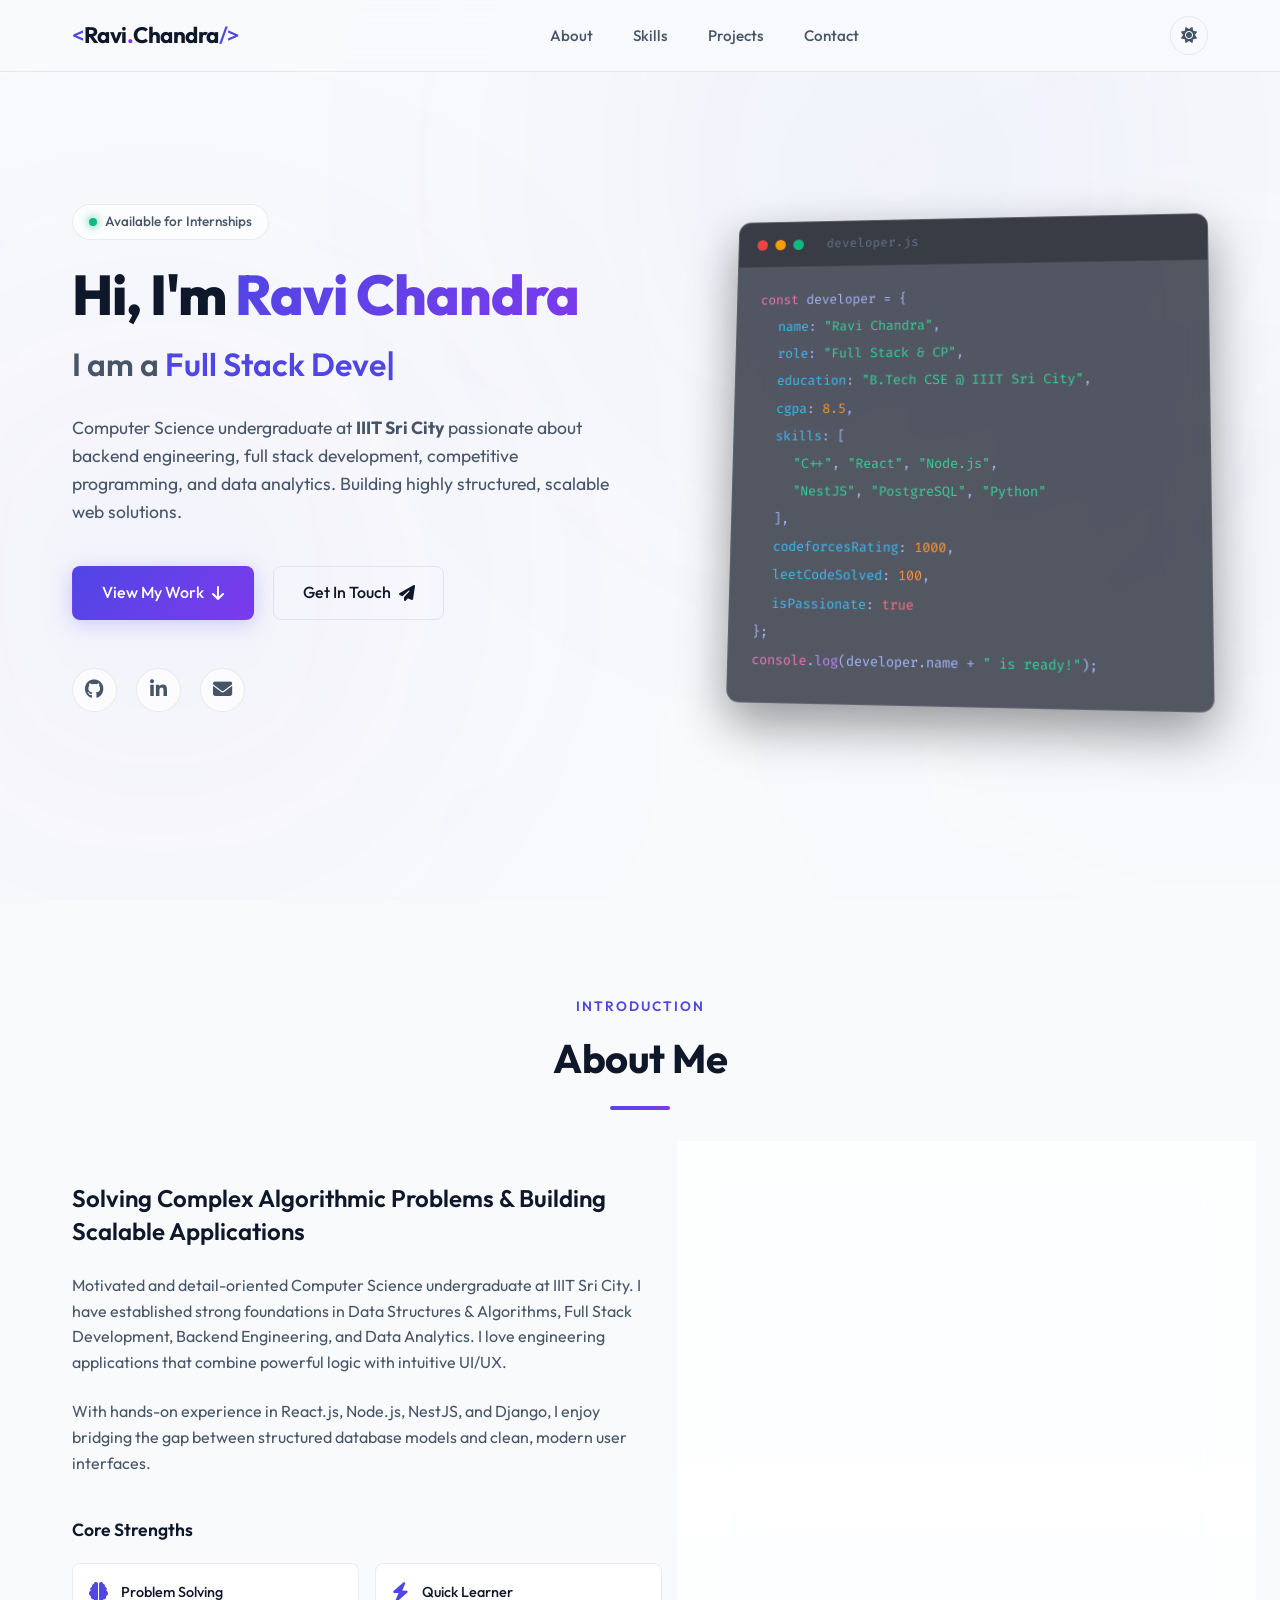
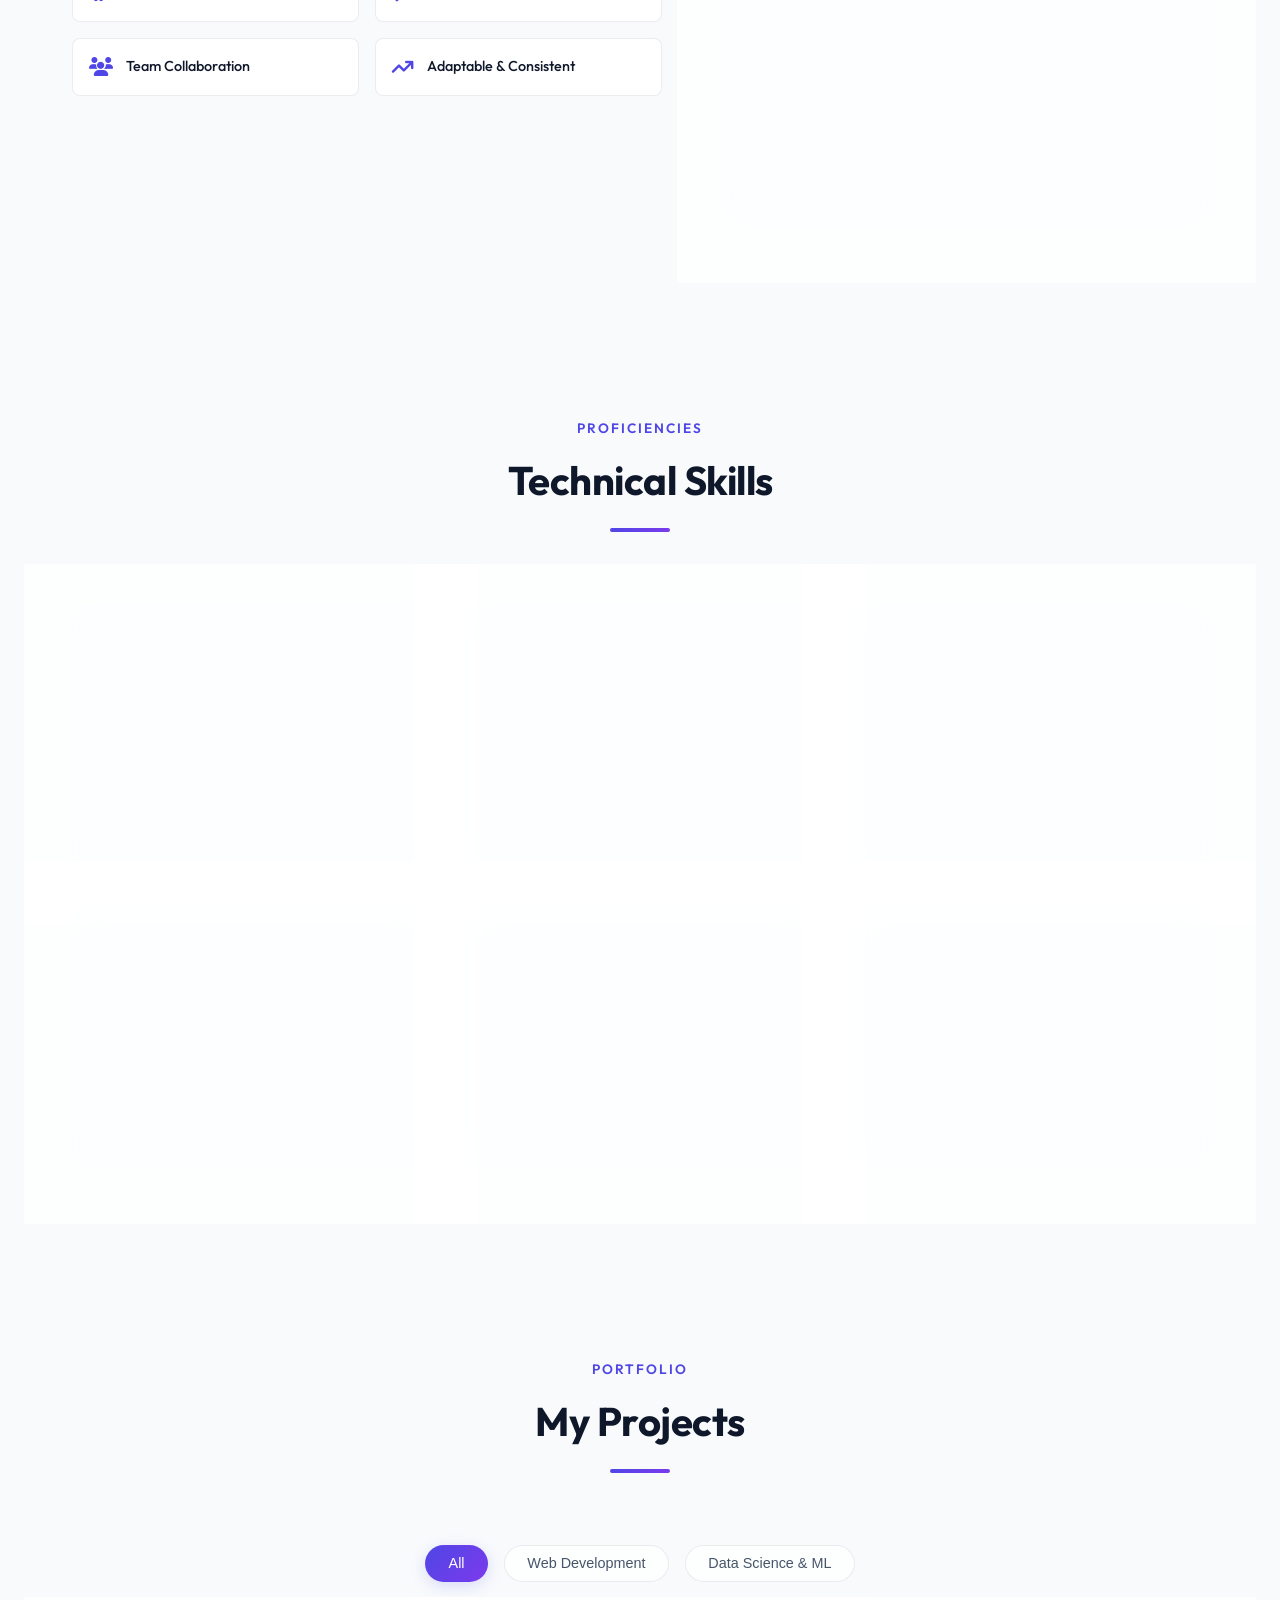
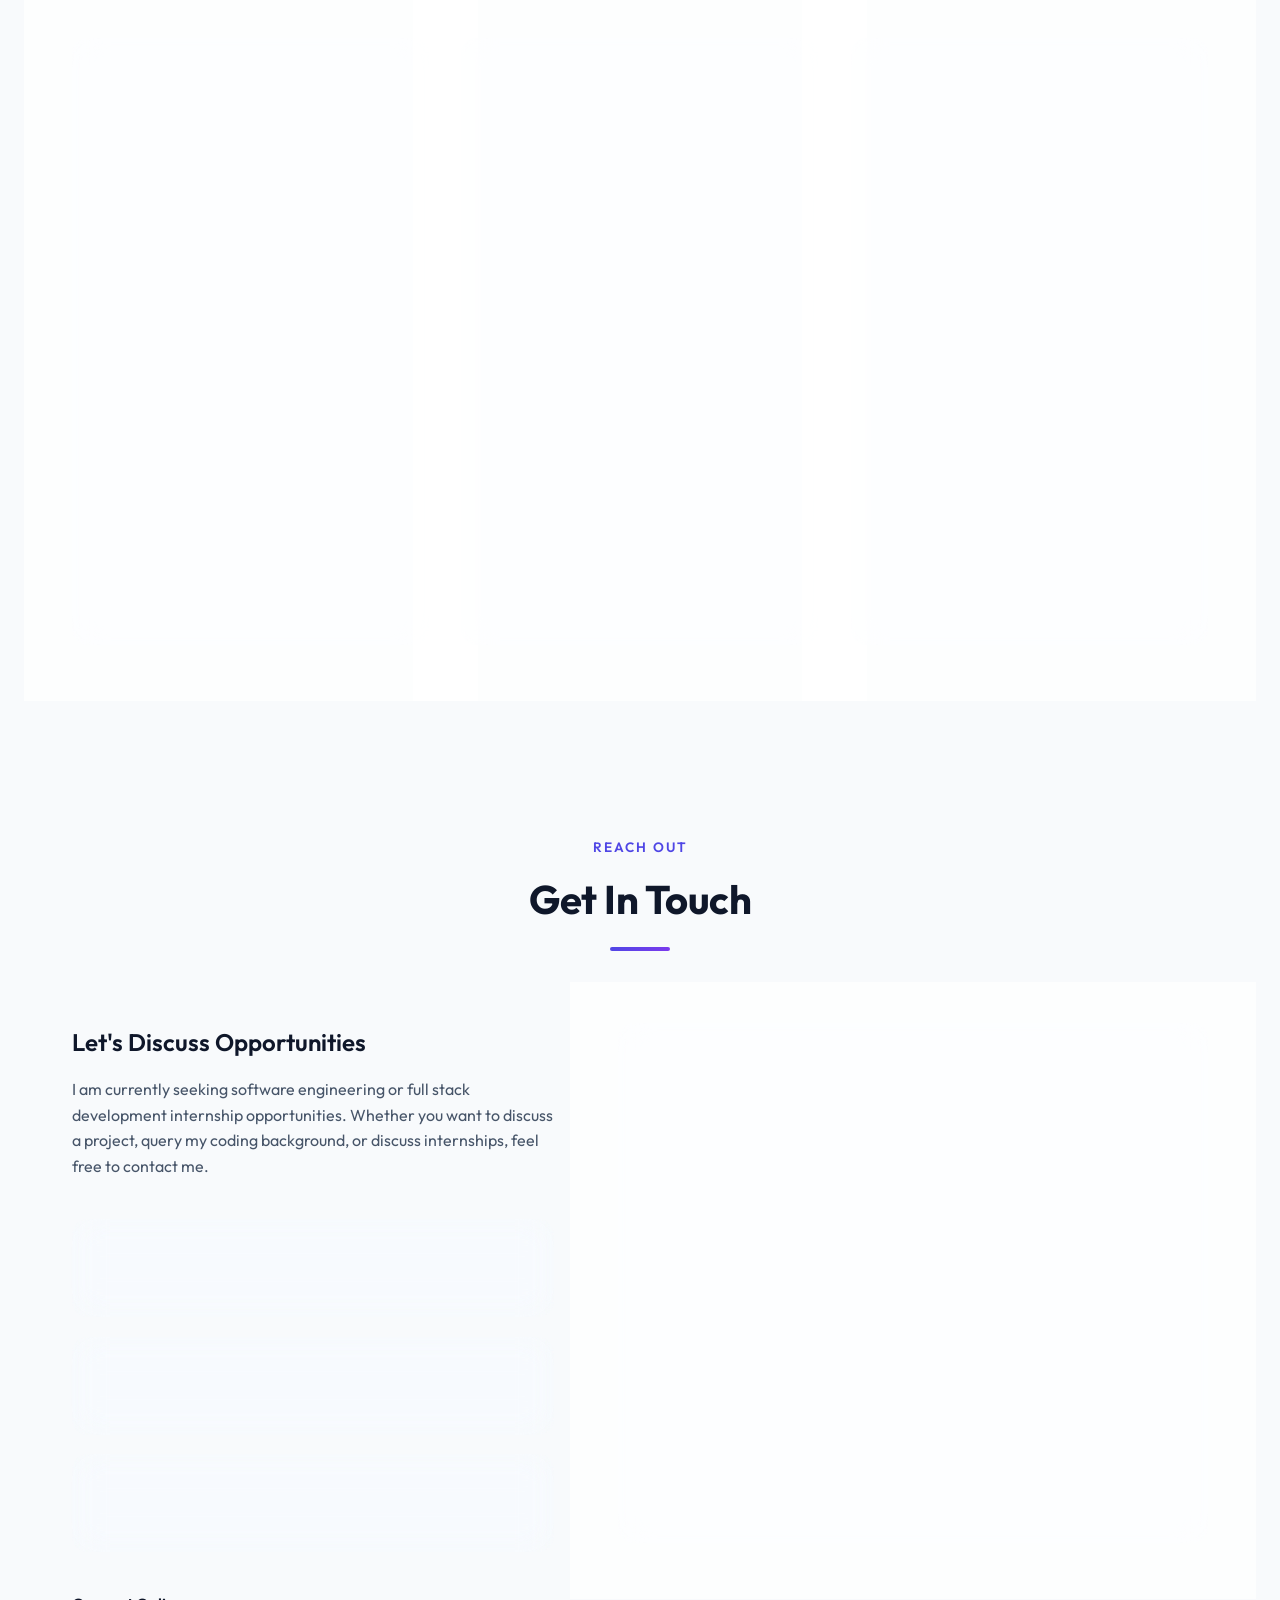
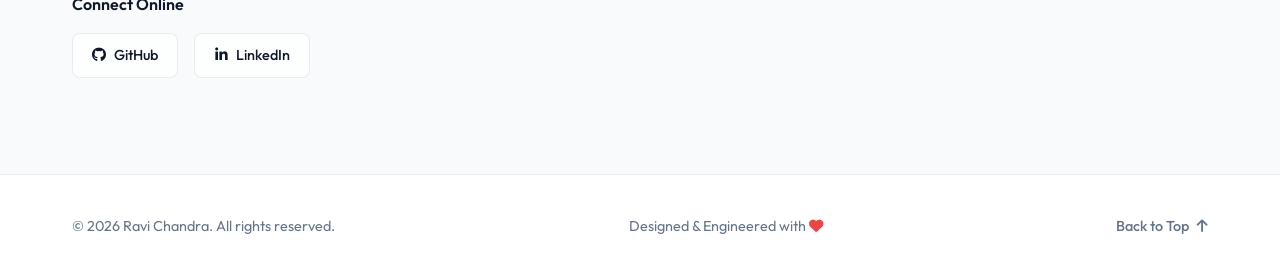
==== commit 7582e6c6: "Add Codeforces and LeetCode profile links and contact phone number" ====
--- a/index.html
+++ b/index.html
@@ -202,14 +202,14 @@
                             <h3 class="card-heading">Competitive Programming</h3>
                             <p class="card-desc">Active contest competitor focused on analytical thinking and algorithmic efficiency.</p>
                             <div class="stats-row">
-                                <div class="mini-stat">
+                                <a href="https://codeforces.com/profile/ravichandrabadeti" target="_blank" rel="noopener noreferrer" class="mini-stat CP-stat-link">
                                     <span class="mini-stat-num">1000+</span>
-                                    <span class="mini-stat-label">Codeforces Rating</span>
-                                </div>
-                                <div class="mini-stat">
+                                    <span class="mini-stat-label">Codeforces Rating <i class="fa-solid fa-arrow-up-right-from-square"></i></span>
+                                </a>
+                                <a href="https://leetcode.com/u/Ravichandra_i/" target="_blank" rel="noopener noreferrer" class="mini-stat CP-stat-link">
                                     <span class="mini-stat-num">100+</span>
-                                    <span class="mini-stat-label">LeetCode Solved</span>
-                                </div>
+                                    <span class="mini-stat-label">LeetCode Solved <i class="fa-solid fa-arrow-up-right-from-square"></i></span>
+                                </a>
                             </div>
                         </div>
                     </div>
@@ -429,6 +429,14 @@
                             </div>
 
                             <div class="info-item glass-panel">
+                                <div class="info-icon"><i class="fa-solid fa-phone"></i></div>
+                                <div class="info-content">
+                                    <span class="info-label">Call Me</span>
+                                    <a href="tel:+917981198654" class="info-value">+91 79811 98654</a>
+                                </div>
+                            </div>
+
+                            <div class="info-item glass-panel">
                                 <div class="info-icon"><i class="fa-solid fa-location-dot"></i></div>
                                 <div class="info-content">
                                     <span class="info-label">Location</span>
--- a/style.css
+++ b/style.css
@@ -890,11 +890,39 @@
     font-size: 1.8rem;
     font-weight: 700;
     color: var(--accent-cyan);
+    transition: var(--transition-quick);
 }
 
 .mini-stat-label {
     font-size: 0.85rem;
     color: var(--text-secondary);
+    display: inline-flex;
+    align-items: center;
+    gap: 0.3rem;
+    transition: var(--transition-quick);
+}
+
+.CP-stat-link {
+    cursor: pointer;
+}
+
+.CP-stat-link .mini-stat-label i {
+    font-size: 0.7rem;
+    opacity: 0.5;
+    transition: var(--transition-quick);
+}
+
+.CP-stat-link:hover .mini-stat-num {
+    color: var(--accent-primary);
+}
+
+.CP-stat-link:hover .mini-stat-label {
+    color: var(--text-primary);
+}
+
+.CP-stat-link:hover .mini-stat-label i {
+    opacity: 1;
+    transform: translate(2px, -2px);
 }
 
 /* 12. SKILLS SECTION
